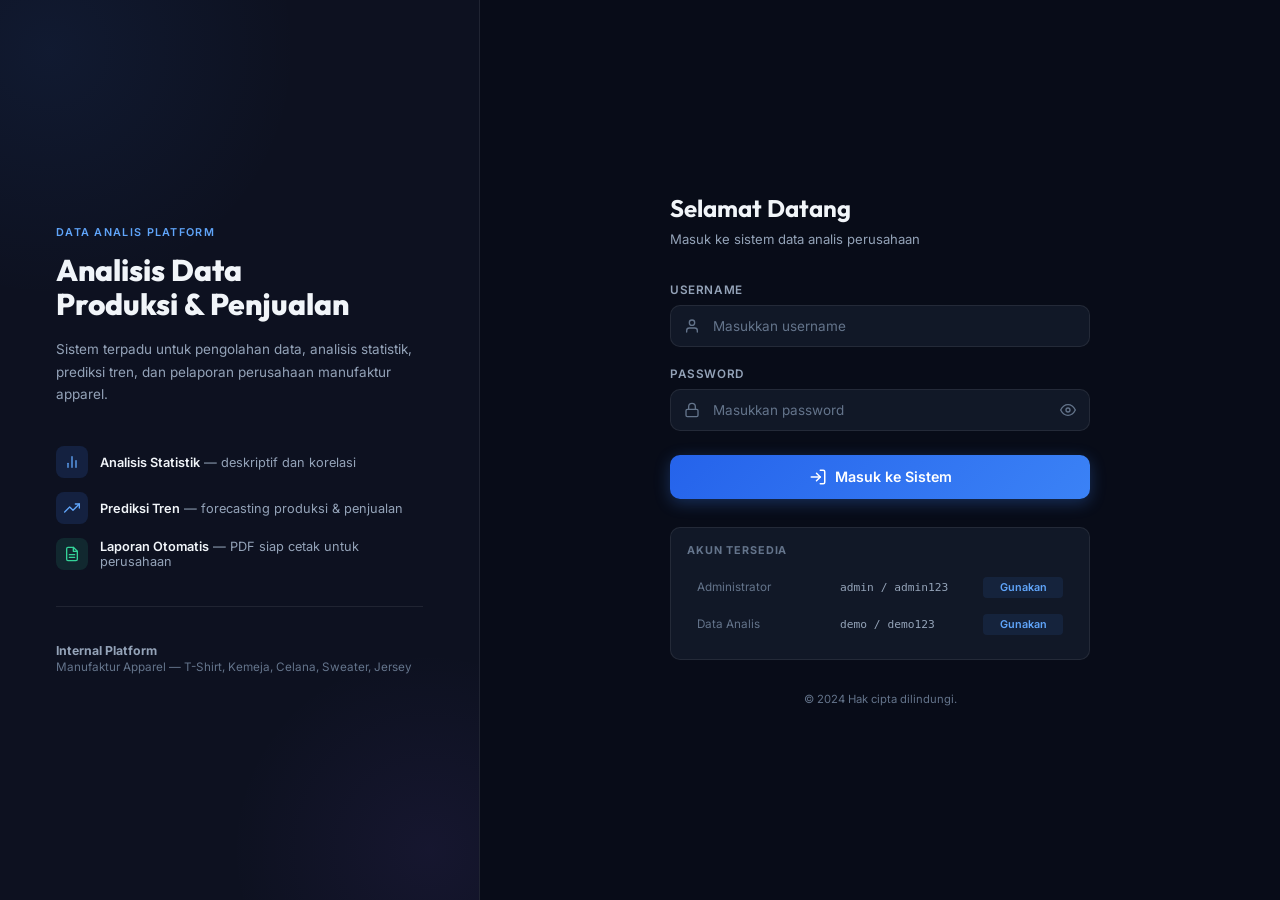
==== index.html @ 3c08a941 "first commit" ====
<!DOCTYPE html>
<html lang="id">
<head>
  <meta charset="UTF-8">
  <meta name="viewport" content="width=device-width, initial-scale=1.0">
  <meta name="description" content="Login — Sistem Data Analis">
  <title>Login — Data Analis Platform</title>

  <link rel="preconnect" href="https://fonts.googleapis.com">
  <link rel="preconnect" href="https://fonts.gstatic.com" crossorigin>
  <link href="https://fonts.googleapis.com/css2?family=Inter:wght@300;400;500;600;700;800&family=Outfit:wght@400;500;600;700;800&display=swap" rel="stylesheet">

  <style>
    /* ─── Reset ─── */
    *, *::before, *::after { margin:0; padding:0; box-sizing:border-box; }
    :root {
      --bg-base:      #080c18;
      --bg-primary:   #0d1120;
      --bg-card:      #111827;
      --bg-tertiary:  #1a2235;
      --bg-elevated:  #1e2d45;
      --border-default: rgba(255,255,255,0.08);
      --border-medium:  rgba(255,255,255,0.14);
      --blue-400: #60a5fa;
      --blue-500: #3b82f6;
      --blue-600: #2563eb;
      --blue-700: #1d4ed8;
      --purple-500: #8b5cf6;
      --green-400: #34d399;
      --text-primary:   #f1f5f9;
      --text-secondary: #94a3b8;
      --text-muted:     #64748b;
      --red-400: #f87171;
      --transition: 0.25s cubic-bezier(0.4,0,0.2,1);
    }
    html { font-size:15px; }
    body {
      font-family: 'Inter', sans-serif;
      background: var(--bg-base);
      color: var(--text-primary);
      min-height: 100vh;
      display: flex;
      -webkit-font-smoothing: antialiased;
      overflow: hidden;
    }

    /* ─── Left Panel ─── */
    .login-brand {
      width: 480px;
      flex-shrink: 0;
      background: var(--bg-primary);
      border-right: 1px solid var(--border-default);
      display: flex;
      flex-direction: column;
      justify-content: center;
      padding: 60px 56px;
      position: relative;
      overflow: hidden;
    }

    /* Decorative background circles */
    .login-brand::before {
      content: '';
      position: absolute;
      width: 500px; height: 500px;
      top: -200px; left: -200px;
      background: radial-gradient(circle, rgba(59,130,246,0.08), transparent 70%);
      pointer-events: none;
    }
    .login-brand::after {
      content: '';
      position: absolute;
      width: 400px; height: 400px;
      bottom: -150px; right: -150px;
      background: radial-gradient(circle, rgba(139,92,246,0.07), transparent 70%);
      pointer-events: none;
    }

    .brand-logo {
      width: 52px; height: 52px;
      background: linear-gradient(135deg, var(--blue-600), var(--purple-500));
      border-radius: 14px;
      display: flex; align-items: center; justify-content: center;
      margin-bottom: 36px;
      box-shadow: 0 8px 24px rgba(59,130,246,0.3);
    }
    .brand-logo svg { width: 28px; height: 28px; stroke: #fff; fill: none; stroke-width: 2; stroke-linecap: round; stroke-linejoin: round; }

    .brand-label {
      font-size: 0.72rem;
      font-weight: 600;
      letter-spacing: 0.12em;
      text-transform: uppercase;
      color: var(--blue-400);
      margin-bottom: 14px;
    }
    .brand-name {
      font-family: 'Outfit', sans-serif;
      font-size: 2rem;
      font-weight: 800;
      color: var(--text-primary);
      line-height: 1.15;
      margin-bottom: 16px;
    }
    .brand-desc {
      font-size: 0.9rem;
      color: var(--text-secondary);
      line-height: 1.7;
      margin-bottom: 40px;
    }

    .brand-features {
      display: flex;
      flex-direction: column;
      gap: 14px;
      position: relative;
      z-index: 1;
    }
    .brand-feat-item {
      display: flex;
      align-items: center;
      gap: 12px;
    }
    .brand-feat-icon {
      width: 32px; height: 32px;
      border-radius: 8px;
      display: flex; align-items: center; justify-content: center;
      flex-shrink: 0;
    }
    .brand-feat-icon.blue   { background: rgba(59,130,246,0.15); color: var(--blue-400); }
    .brand-feat-icon.green  { background: rgba(52,211,153,0.12); color: var(--green-400); }
    .brand-feat-icon.purple { background: rgba(139,92,246,0.12); color: #a78bfa; }
    .brand-feat-icon svg { width: 16px; height: 16px; stroke: currentColor; fill: none; stroke-width: 2; stroke-linecap: round; stroke-linejoin: round; }
    .brand-feat-text { font-size: 0.85rem; color: var(--text-secondary); }
    .brand-feat-text strong { color: var(--text-primary); font-weight: 600; }

    .brand-divider {
      height: 1px;
      background: var(--border-default);
      margin: 36px 0;
      position: relative;
      z-index: 1;
    }
    .brand-company {
      font-size: 0.78rem;
      color: var(--text-muted);
      position: relative;
      z-index: 1;
    }
    .brand-company strong {
      color: var(--text-secondary);
      display: block;
      font-size: 0.82rem;
      margin-bottom: 2px;
    }

    /* ─── Right Panel ─── */
    .login-form-area {
      flex: 1;
      display: flex;
      align-items: center;
      justify-content: center;
      padding: 40px;
      background: var(--bg-base);
    }

    .login-box {
      width: 100%;
      max-width: 420px;
    }

    .login-box-header {
      margin-bottom: 36px;
    }
    .login-box-title {
      font-family: 'Outfit', sans-serif;
      font-size: 1.6rem;
      font-weight: 700;
      color: var(--text-primary);
      line-height: 1.2;
      margin-bottom: 8px;
    }
    .login-box-sub {
      font-size: 0.875rem;
      color: var(--text-secondary);
    }

    /* Form */
    .form-group { margin-bottom: 20px; }
    .form-label {
      display: block;
      font-size: 0.78rem;
      font-weight: 600;
      color: var(--text-secondary);
      margin-bottom: 8px;
      text-transform: uppercase;
      letter-spacing: 0.05em;
    }
    .input-wrapper { position: relative; }
    .input-icon {
      position: absolute;
      left: 14px; top: 50%;
      transform: translateY(-50%);
      width: 16px; height: 16px;
      color: var(--text-muted);
      stroke: currentColor; fill: none;
      stroke-width: 2; stroke-linecap: round; stroke-linejoin: round;
      pointer-events: none;
    }
    .form-input {
      width: 100%;
      padding: 12px 14px 12px 42px;
      background: var(--bg-card);
      border: 1px solid var(--border-default);
      border-radius: 10px;
      color: var(--text-primary);
      font-size: 0.9rem;
      font-family: 'Inter', sans-serif;
      transition: var(--transition);
      outline: none;
    }
    .form-input:focus {
      border-color: var(--blue-500);
      background: var(--bg-tertiary);
      box-shadow: 0 0 0 3px rgba(59,130,246,0.15);
    }
    .form-input::placeholder { color: var(--text-muted); }

    .pass-toggle {
      position: absolute;
      right: 14px; top: 50%;
      transform: translateY(-50%);
      background: none; border: none;
      color: var(--text-muted);
      cursor: pointer;
      padding: 0;
      display: flex; align-items: center;
      transition: color var(--transition);
    }
    .pass-toggle:hover { color: var(--text-secondary); }
    .pass-toggle svg { width: 16px; height: 16px; stroke: currentColor; fill: none; stroke-width: 2; stroke-linecap: round; stroke-linejoin: round; }

    .login-error {
      display: none;
      background: rgba(239,68,68,0.1);
      border: 1px solid rgba(239,68,68,0.25);
      border-radius: 8px;
      padding: 12px 16px;
      color: var(--red-400);
      font-size: 0.85rem;
      margin-bottom: 20px;
      display: flex;
      align-items: center;
      gap: 8px;
    }
    .login-error.hidden { display: none; }
    .login-error svg { width: 16px; height: 16px; stroke: currentColor; fill: none; stroke-width: 2; stroke-linecap: round; stroke-linejoin: round; flex-shrink: 0; }

    .btn-login {
      width: 100%;
      padding: 13px;
      background: linear-gradient(135deg, var(--blue-600), var(--blue-500));
      color: #fff;
      border: none;
      border-radius: 10px;
      font-size: 0.95rem;
      font-weight: 600;
      font-family: 'Inter', sans-serif;
      cursor: pointer;
      transition: var(--transition);
      display: flex;
      align-items: center;
      justify-content: center;
      gap: 8px;
      box-shadow: 0 4px 16px rgba(59,130,246,0.3);
      margin-top: 24px;
    }
    .btn-login:hover {
      background: linear-gradient(135deg, var(--blue-700), var(--blue-600));
      box-shadow: 0 6px 24px rgba(59,130,246,0.4);
      transform: translateY(-1px);
    }
    .btn-login:active { transform: translateY(0); }
    .btn-login svg { width: 18px; height: 18px; stroke: currentColor; fill: none; stroke-width: 2; stroke-linecap: round; stroke-linejoin: round; }
    .btn-login.loading { opacity: 0.7; pointer-events: none; }

    /* Demo credentials */
    .demo-accounts {
      margin-top: 28px;
      padding: 16px;
      background: var(--bg-card);
      border: 1px solid var(--border-default);
      border-radius: 10px;
    }
    .demo-title {
      font-size: 0.72rem;
      font-weight: 700;
      text-transform: uppercase;
      letter-spacing: 0.08em;
      color: var(--text-muted);
      margin-bottom: 12px;
    }
    .demo-row {
      display: grid;
      grid-template-columns: 1fr 1fr 80px;
      gap: 8px;
      align-items: center;
      padding: 8px 10px;
      border-radius: 6px;
      transition: background var(--transition);
      cursor: pointer;
    }
    .demo-row:hover { background: var(--bg-tertiary); }
    .demo-row .role { font-size: 0.78rem; color: var(--text-muted); }
    .demo-row .cred { font-family: 'JetBrains Mono', monospace; font-size: 0.75rem; color: var(--text-secondary); }
    .demo-row .use-btn {
      font-size: 0.72rem;
      font-weight: 600;
      color: var(--blue-400);
      background: rgba(59,130,246,0.1);
      padding: 4px 8px;
      border-radius: 4px;
      text-align: center;
      border: none;
      cursor: pointer;
      width: 100%;
      font-family: 'Inter', sans-serif;
    }
    .demo-row .use-btn:hover { background: rgba(59,130,246,0.2); }

    /* Footer */
    .login-footer {
      margin-top: 32px;
      text-align: center;
      font-size: 0.75rem;
      color: var(--text-muted);
    }

    /* Responsive */
    @media (max-width: 900px) {
      .login-brand { display: none; }
      .login-form-area {
        align-items: flex-start;
        padding-top: 60px;
      }
    }
    @media (max-width: 600px) {
      .login-form-area { padding: 32px 20px; }
      .login-box-title { font-size: 1.4rem; }
      .demo-row { grid-template-columns: 1fr; gap: 4px; text-align: center; }
      .demo-row .use-btn { margin-top: 8px; width: 100%; }
      body { overflow-y: auto; }
    }
    @media (max-width: 390px) {
      .login-form-area { padding: 24px 16px; }
      .login-box-title { font-size: 1.25rem; }
      .btn-login { font-size: 0.88rem; }
      .form-input { font-size: 0.85rem; }
      .demo-accounts { padding: 12px; }
    }
    /* Safe area for iPhone notch */
    @supports (padding: env(safe-area-inset-left)) {
      .login-form-area {
        padding-left: max(20px, env(safe-area-inset-left));
        padding-right: max(20px, env(safe-area-inset-right));
        padding-bottom: max(40px, env(safe-area-inset-bottom));
      }
    }


    /* Scrollbar */
    ::-webkit-scrollbar { width:5px; }
    ::-webkit-scrollbar-track { background: var(--bg-primary); }
    ::-webkit-scrollbar-thumb { background: var(--bg-elevated); border-radius: 9999px; }
  </style>
</head>

<body>

  <!-- LEFT: Brand Panel -->
  <div class="login-brand">
    <div class="brand-label">Data Analis Platform</div>
    <div class="brand-name">Analisis Data<br>Produksi &amp; Penjualan</div>
    <div class="brand-desc">
      Sistem terpadu untuk pengolahan data, analisis statistik,
      prediksi tren, dan pelaporan perusahaan manufaktur apparel.
    </div>

    <div class="brand-features">
      <div class="brand-feat-item">
        <div class="brand-feat-icon blue">
          <svg viewBox="0 0 24 24"><line x1="18" y1="20" x2="18" y2="10"/><line x1="12" y1="20" x2="12" y2="4"/><line x1="6" y1="20" x2="6" y2="14"/></svg>
        </div>
        <div class="brand-feat-text"><strong>Analisis Statistik</strong> — deskriptif dan korelasi</div>
      </div>
      <div class="brand-feat-item">
        <div class="brand-feat-icon blue">
          <svg viewBox="0 0 24 24"><polyline points="23 6 13.5 15.5 8.5 10.5 1 18"/><polyline points="17 6 23 6 23 12"/></svg>
        </div>
        <div class="brand-feat-text"><strong>Prediksi Tren</strong> — forecasting produksi &amp; penjualan</div>
      </div>
      <div class="brand-feat-item">
        <div class="brand-feat-icon green">
          <svg viewBox="0 0 24 24"><path d="M14 2H6a2 2 0 00-2 2v16a2 2 0 002 2h12a2 2 0 002-2V8z"/><polyline points="14 2 14 8 20 8"/><line x1="16" y1="13" x2="8" y2="13"/><line x1="16" y1="17" x2="8" y2="17"/></svg>
        </div>
        <div class="brand-feat-text"><strong>Laporan Otomatis</strong> — PDF siap cetak untuk perusahaan</div>
      </div>
    </div>

    <div class="brand-divider"></div>
    <div class="brand-company">
      <strong>Internal Platform</strong>
      Manufaktur Apparel — T-Shirt, Kemeja, Celana, Sweater, Jersey
    </div>
  </div>

  <!-- RIGHT: Login Form -->
  <div class="login-form-area">
    <div class="login-box">
      <div class="login-box-header">
        <div class="login-box-title">Selamat Datang</div>
        <div class="login-box-sub">Masuk ke sistem data analis perusahaan</div>
      </div>

      <!-- Error banner -->
      <div class="login-error hidden" id="login-error">
        <svg viewBox="0 0 24 24"><circle cx="12" cy="12" r="10"/><line x1="15" y1="9" x2="9" y2="15"/><line x1="9" y1="9" x2="15" y2="15"/></svg>
        <span id="login-error-msg">Username atau password salah.</span>
      </div>

      <form id="login-form" autocomplete="off">
        <div class="form-group">
          <label class="form-label" for="username">Username</label>
          <div class="input-wrapper">
            <svg class="input-icon" viewBox="0 0 24 24"><path d="M20 21v-2a4 4 0 00-4-4H8a4 4 0 00-4 4v2"/><circle cx="12" cy="7" r="4"/></svg>
            <input
              type="text"
              id="username"
              class="form-input"
              placeholder="Masukkan username"
              autocomplete="username"
              required
            >
          </div>
        </div>

        <div class="form-group">
          <label class="form-label" for="password">Password</label>
          <div class="input-wrapper">
            <svg class="input-icon" viewBox="0 0 24 24"><rect x="3" y="11" width="18" height="11" rx="2" ry="2"/><path d="M7 11V7a5 5 0 0110 0v4"/></svg>
            <input
              type="password"
              id="password"
              class="form-input"
              placeholder="Masukkan password"
              autocomplete="current-password"
              required
            >
            <button type="button" class="pass-toggle" id="pass-toggle" title="Tampilkan/sembunyikan password">
              <svg id="eye-icon" viewBox="0 0 24 24"><path d="M1 12s4-8 11-8 11 8 11 8-4 8-11 8-11-8-11-8z"/><circle cx="12" cy="12" r="3"/></svg>
            </button>
          </div>
        </div>

        <button type="submit" class="btn-login" id="login-btn">
          <svg viewBox="0 0 24 24"><path d="M15 3h4a2 2 0 012 2v14a2 2 0 01-2 2h-4"/><polyline points="10 17 15 12 10 7"/><line x1="15" y1="12" x2="3" y2="12"/></svg>
          Masuk ke Sistem
        </button>
      </form>

      <!-- Demo accounts -->
      <div class="demo-accounts">
        <div class="demo-title">Akun Tersedia</div>
        <div class="demo-row" onclick="fillCredentials('admin','admin123')">
          <span class="role">Administrator</span>
          <span class="cred">admin / admin123</span>
          <button class="use-btn">Gunakan</button>
        </div>
        <div class="demo-row" onclick="fillCredentials('demo','demo123')">
          <span class="role">Data Analis</span>
          <span class="cred">demo / demo123</span>
          <button class="use-btn">Gunakan</button>
        </div>
      </div>

      <div class="login-footer">
        &copy; 2024 Hak cipta dilindungi.
      </div>
    </div>
  </div>

  <script src="js/auth.js"></script>
  <script>
    // Jika sudah login, langsung ke halaman yang sesuai
    const session = Auth.getSession();
    if (session) {
      location.href = session.role === 'admin' ? 'pengguna.html' : 'dashboard.html';
    }

    /* Toggle password */
    document.getElementById('pass-toggle').addEventListener('click', function () {
      const input = document.getElementById('password');
      const icon  = document.getElementById('eye-icon');
      if (input.type === 'password') {
        input.type = 'text';
        icon.innerHTML = `<path d="M17.94 17.94A10.07 10.07 0 0112 20c-7 0-11-8-11-8a18.45 18.45 0 015.06-5.94"/><path d="M9.9 4.24A9.12 9.12 0 0112 4c7 0 11 8 11 8a18.5 18.5 0 01-2.16 3.19"/><line x1="1" y1="1" x2="23" y2="23"/>`;
      } else {
        input.type = 'password';
        icon.innerHTML = `<path d="M1 12s4-8 11-8 11 8 11 8-4 8-11 8-11-8-11-8z"/><circle cx="12" cy="12" r="3"/>`;
      }
    });

    /* Fill demo credentials */
    function fillCredentials(user, pass) {
      document.getElementById('username').value = user;
      document.getElementById('password').value = pass;
    }

    /* Login form submit */
    document.getElementById('login-form').addEventListener('submit', function (e) {
      e.preventDefault();
      const btn      = document.getElementById('login-btn');
      const errBox   = document.getElementById('login-error');
      const errMsg   = document.getElementById('login-error-msg');
      const username = document.getElementById('username').value.trim();
      const password = document.getElementById('password').value;

      btn.classList.add('loading');
      btn.textContent = 'Memverifikasi...';

      setTimeout(() => {
        const result = Auth.login(username, password);
        if (result.success) {
          btn.innerHTML = `<svg viewBox="0 0 24 24" fill="none" stroke="currentColor" stroke-width="2" stroke-linecap="round" stroke-linejoin="round"><polyline points="20 6 9 17 4 12"/></svg> Berhasil masuk...`;
          errBox.classList.add('hidden');
          setTimeout(() => { location.href = result.session.role === 'admin' ? 'pengguna.html' : 'dashboard.html'; }, 600);
        } else {
          btn.classList.remove('loading');
          btn.innerHTML = `<svg viewBox="0 0 24 24" fill="none" stroke="currentColor" stroke-width="2" stroke-linecap="round" stroke-linejoin="round"><path d="M15 3h4a2 2 0 012 2v14a2 2 0 01-2 2h-4"/><polyline points="10 17 15 12 10 7"/><line x1="15" y1="12" x2="3" y2="12"/></svg> Masuk ke Sistem`;
          errMsg.textContent = result.message;
          errBox.classList.remove('hidden');
          document.getElementById('password').value = '';
          document.getElementById('password').focus();
        }
      }, 700);
    });
  </script>
</body>
</html>
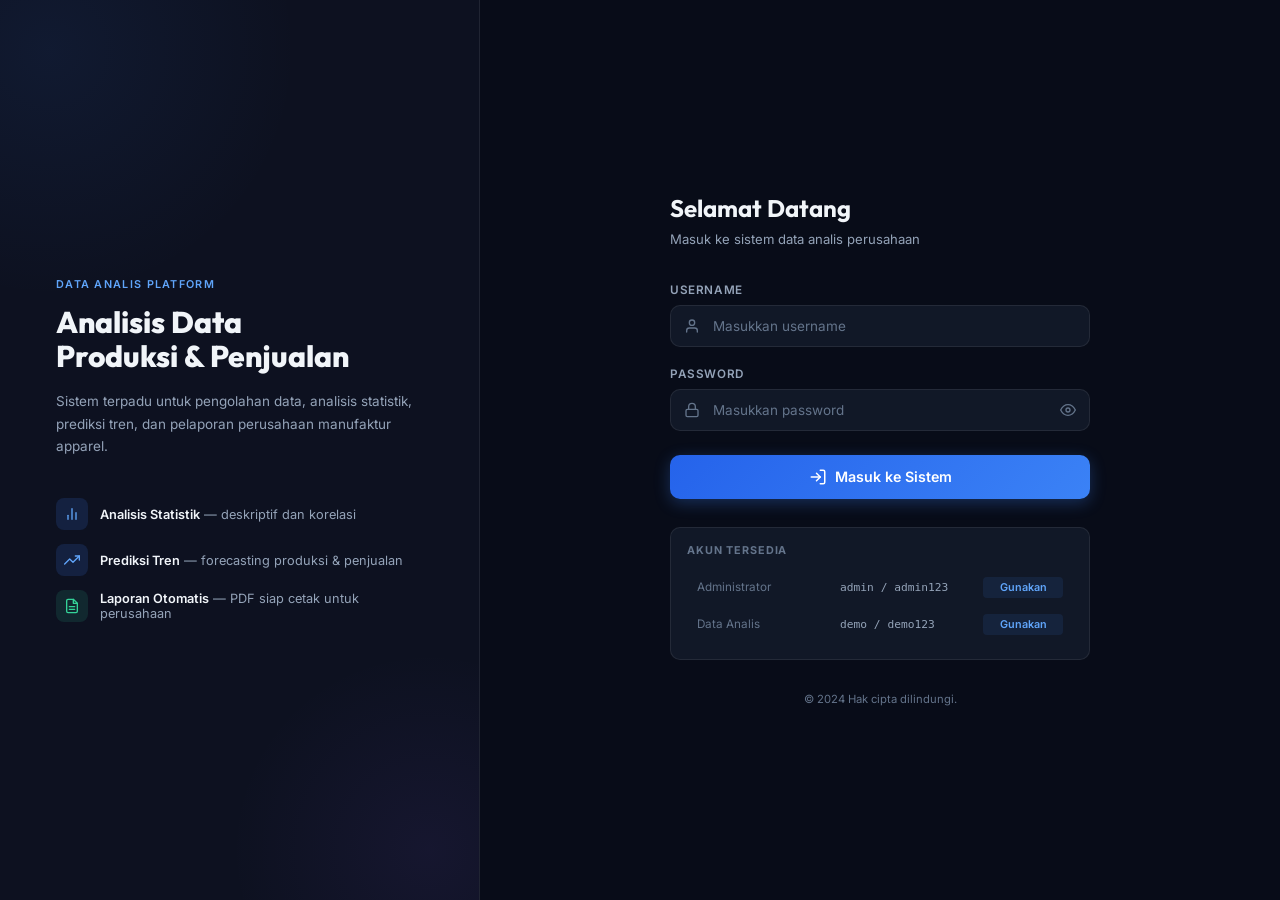
==== commit d8fa2443: "up" ====
--- a/index.html
+++ b/index.html
@@ -1,5 +1,6 @@
 <!DOCTYPE html>
 <html lang="id">
+
 <head>
   <meta charset="UTF-8">
   <meta name="viewport" content="width=device-width, initial-scale=1.0">
@@ -8,32 +9,45 @@
 
   <link rel="preconnect" href="https://fonts.googleapis.com">
   <link rel="preconnect" href="https://fonts.gstatic.com" crossorigin>
-  <link href="https://fonts.googleapis.com/css2?family=Inter:wght@300;400;500;600;700;800&family=Outfit:wght@400;500;600;700;800&display=swap" rel="stylesheet">
+  <link
+    href="https://fonts.googleapis.com/css2?family=Inter:wght@300;400;500;600;700;800&family=Outfit:wght@400;500;600;700;800&display=swap"
+    rel="stylesheet">
 
   <style>
     /* ─── Reset ─── */
-    *, *::before, *::after { margin:0; padding:0; box-sizing:border-box; }
+    *,
+    *::before,
+    *::after {
+      margin: 0;
+      padding: 0;
+      box-sizing: border-box;
+    }
+
     :root {
-      --bg-base:      #080c18;
-      --bg-primary:   #0d1120;
-      --bg-card:      #111827;
-      --bg-tertiary:  #1a2235;
-      --bg-elevated:  #1e2d45;
-      --border-default: rgba(255,255,255,0.08);
-      --border-medium:  rgba(255,255,255,0.14);
+      --bg-base: #080c18;
+      --bg-primary: #0d1120;
+      --bg-card: #111827;
+      --bg-tertiary: #1a2235;
+      --bg-elevated: #1e2d45;
+      --border-default: rgba(255, 255, 255, 0.08);
+      --border-medium: rgba(255, 255, 255, 0.14);
       --blue-400: #60a5fa;
       --blue-500: #3b82f6;
       --blue-600: #2563eb;
       --blue-700: #1d4ed8;
       --purple-500: #8b5cf6;
       --green-400: #34d399;
-      --text-primary:   #f1f5f9;
+      --text-primary: #f1f5f9;
       --text-secondary: #94a3b8;
-      --text-muted:     #64748b;
+      --text-muted: #64748b;
       --red-400: #f87171;
-      --transition: 0.25s cubic-bezier(0.4,0,0.2,1);
-    }
-    html { font-size:15px; }
+      --transition: 0.25s cubic-bezier(0.4, 0, 0.2, 1);
+    }
+
+    html {
+      font-size: 15px;
+    }
+
     body {
       font-family: 'Inter', sans-serif;
       background: var(--bg-base);
@@ -62,29 +76,46 @@
     .login-brand::before {
       content: '';
       position: absolute;
-      width: 500px; height: 500px;
-      top: -200px; left: -200px;
-      background: radial-gradient(circle, rgba(59,130,246,0.08), transparent 70%);
+      width: 500px;
+      height: 500px;
+      top: -200px;
+      left: -200px;
+      background: radial-gradient(circle, rgba(59, 130, 246, 0.08), transparent 70%);
       pointer-events: none;
     }
+
     .login-brand::after {
       content: '';
       position: absolute;
-      width: 400px; height: 400px;
-      bottom: -150px; right: -150px;
-      background: radial-gradient(circle, rgba(139,92,246,0.07), transparent 70%);
+      width: 400px;
+      height: 400px;
+      bottom: -150px;
+      right: -150px;
+      background: radial-gradient(circle, rgba(139, 92, 246, 0.07), transparent 70%);
       pointer-events: none;
     }
 
     .brand-logo {
-      width: 52px; height: 52px;
+      width: 52px;
+      height: 52px;
       background: linear-gradient(135deg, var(--blue-600), var(--purple-500));
       border-radius: 14px;
-      display: flex; align-items: center; justify-content: center;
+      display: flex;
+      align-items: center;
+      justify-content: center;
       margin-bottom: 36px;
-      box-shadow: 0 8px 24px rgba(59,130,246,0.3);
-    }
-    .brand-logo svg { width: 28px; height: 28px; stroke: #fff; fill: none; stroke-width: 2; stroke-linecap: round; stroke-linejoin: round; }
+      box-shadow: 0 8px 24px rgba(59, 130, 246, 0.3);
+    }
+
+    .brand-logo svg {
+      width: 28px;
+      height: 28px;
+      stroke: #fff;
+      fill: none;
+      stroke-width: 2;
+      stroke-linecap: round;
+      stroke-linejoin: round;
+    }
 
     .brand-label {
       font-size: 0.72rem;
@@ -94,6 +125,7 @@
       color: var(--blue-400);
       margin-bottom: 14px;
     }
+
     .brand-name {
       font-family: 'Outfit', sans-serif;
       font-size: 2rem;
@@ -102,6 +134,7 @@
       line-height: 1.15;
       margin-bottom: 16px;
     }
+
     .brand-desc {
       font-size: 0.9rem;
       color: var(--text-secondary);
@@ -116,23 +149,57 @@
       position: relative;
       z-index: 1;
     }
+
     .brand-feat-item {
       display: flex;
       align-items: center;
       gap: 12px;
     }
+
     .brand-feat-icon {
-      width: 32px; height: 32px;
+      width: 32px;
+      height: 32px;
       border-radius: 8px;
-      display: flex; align-items: center; justify-content: center;
+      display: flex;
+      align-items: center;
+      justify-content: center;
       flex-shrink: 0;
     }
-    .brand-feat-icon.blue   { background: rgba(59,130,246,0.15); color: var(--blue-400); }
-    .brand-feat-icon.green  { background: rgba(52,211,153,0.12); color: var(--green-400); }
-    .brand-feat-icon.purple { background: rgba(139,92,246,0.12); color: #a78bfa; }
-    .brand-feat-icon svg { width: 16px; height: 16px; stroke: currentColor; fill: none; stroke-width: 2; stroke-linecap: round; stroke-linejoin: round; }
-    .brand-feat-text { font-size: 0.85rem; color: var(--text-secondary); }
-    .brand-feat-text strong { color: var(--text-primary); font-weight: 600; }
+
+    .brand-feat-icon.blue {
+      background: rgba(59, 130, 246, 0.15);
+      color: var(--blue-400);
+    }
+
+    .brand-feat-icon.green {
+      background: rgba(52, 211, 153, 0.12);
+      color: var(--green-400);
+    }
+
+    .brand-feat-icon.purple {
+      background: rgba(139, 92, 246, 0.12);
+      color: #a78bfa;
+    }
+
+    .brand-feat-icon svg {
+      width: 16px;
+      height: 16px;
+      stroke: currentColor;
+      fill: none;
+      stroke-width: 2;
+      stroke-linecap: round;
+      stroke-linejoin: round;
+    }
+
+    .brand-feat-text {
+      font-size: 0.85rem;
+      color: var(--text-secondary);
+    }
+
+    .brand-feat-text strong {
+      color: var(--text-primary);
+      font-weight: 600;
+    }
 
     .brand-divider {
       height: 1px;
@@ -141,12 +208,14 @@
       position: relative;
       z-index: 1;
     }
+
     .brand-company {
       font-size: 0.78rem;
       color: var(--text-muted);
       position: relative;
       z-index: 1;
     }
+
     .brand-company strong {
       color: var(--text-secondary);
       display: block;
@@ -172,6 +241,7 @@
     .login-box-header {
       margin-bottom: 36px;
     }
+
     .login-box-title {
       font-family: 'Outfit', sans-serif;
       font-size: 1.6rem;
@@ -180,13 +250,17 @@
       line-height: 1.2;
       margin-bottom: 8px;
     }
+
     .login-box-sub {
       font-size: 0.875rem;
       color: var(--text-secondary);
     }
 
     /* Form */
-    .form-group { margin-bottom: 20px; }
+    .form-group {
+      margin-bottom: 20px;
+    }
+
     .form-label {
       display: block;
       font-size: 0.78rem;
@@ -196,17 +270,27 @@
       text-transform: uppercase;
       letter-spacing: 0.05em;
     }
-    .input-wrapper { position: relative; }
+
+    .input-wrapper {
+      position: relative;
+    }
+
     .input-icon {
       position: absolute;
-      left: 14px; top: 50%;
+      left: 14px;
+      top: 50%;
       transform: translateY(-50%);
-      width: 16px; height: 16px;
+      width: 16px;
+      height: 16px;
       color: var(--text-muted);
-      stroke: currentColor; fill: none;
-      stroke-width: 2; stroke-linecap: round; stroke-linejoin: round;
+      stroke: currentColor;
+      fill: none;
+      stroke-width: 2;
+      stroke-linecap: round;
+      stroke-linejoin: round;
       pointer-events: none;
     }
+
     .form-input {
       width: 100%;
       padding: 12px 14px 12px 42px;
@@ -219,31 +303,50 @@
       transition: var(--transition);
       outline: none;
     }
+
     .form-input:focus {
       border-color: var(--blue-500);
       background: var(--bg-tertiary);
-      box-shadow: 0 0 0 3px rgba(59,130,246,0.15);
-    }
-    .form-input::placeholder { color: var(--text-muted); }
+      box-shadow: 0 0 0 3px rgba(59, 130, 246, 0.15);
+    }
+
+    .form-input::placeholder {
+      color: var(--text-muted);
+    }
 
     .pass-toggle {
       position: absolute;
-      right: 14px; top: 50%;
+      right: 14px;
+      top: 50%;
       transform: translateY(-50%);
-      background: none; border: none;
+      background: none;
+      border: none;
       color: var(--text-muted);
       cursor: pointer;
       padding: 0;
-      display: flex; align-items: center;
+      display: flex;
+      align-items: center;
       transition: color var(--transition);
     }
-    .pass-toggle:hover { color: var(--text-secondary); }
-    .pass-toggle svg { width: 16px; height: 16px; stroke: currentColor; fill: none; stroke-width: 2; stroke-linecap: round; stroke-linejoin: round; }
+
+    .pass-toggle:hover {
+      color: var(--text-secondary);
+    }
+
+    .pass-toggle svg {
+      width: 16px;
+      height: 16px;
+      stroke: currentColor;
+      fill: none;
+      stroke-width: 2;
+      stroke-linecap: round;
+      stroke-linejoin: round;
+    }
 
     .login-error {
       display: none;
-      background: rgba(239,68,68,0.1);
-      border: 1px solid rgba(239,68,68,0.25);
+      background: rgba(239, 68, 68, 0.1);
+      border: 1px solid rgba(239, 68, 68, 0.25);
       border-radius: 8px;
       padding: 12px 16px;
       color: var(--red-400);
@@ -253,8 +356,21 @@
       align-items: center;
       gap: 8px;
     }
-    .login-error.hidden { display: none; }
-    .login-error svg { width: 16px; height: 16px; stroke: currentColor; fill: none; stroke-width: 2; stroke-linecap: round; stroke-linejoin: round; flex-shrink: 0; }
+
+    .login-error.hidden {
+      display: none;
+    }
+
+    .login-error svg {
+      width: 16px;
+      height: 16px;
+      stroke: currentColor;
+      fill: none;
+      stroke-width: 2;
+      stroke-linecap: round;
+      stroke-linejoin: round;
+      flex-shrink: 0;
+    }
 
     .btn-login {
       width: 100%;
@@ -272,17 +388,34 @@
       align-items: center;
       justify-content: center;
       gap: 8px;
-      box-shadow: 0 4px 16px rgba(59,130,246,0.3);
+      box-shadow: 0 4px 16px rgba(59, 130, 246, 0.3);
       margin-top: 24px;
     }
+
     .btn-login:hover {
       background: linear-gradient(135deg, var(--blue-700), var(--blue-600));
-      box-shadow: 0 6px 24px rgba(59,130,246,0.4);
+      box-shadow: 0 6px 24px rgba(59, 130, 246, 0.4);
       transform: translateY(-1px);
     }
-    .btn-login:active { transform: translateY(0); }
-    .btn-login svg { width: 18px; height: 18px; stroke: currentColor; fill: none; stroke-width: 2; stroke-linecap: round; stroke-linejoin: round; }
-    .btn-login.loading { opacity: 0.7; pointer-events: none; }
+
+    .btn-login:active {
+      transform: translateY(0);
+    }
+
+    .btn-login svg {
+      width: 18px;
+      height: 18px;
+      stroke: currentColor;
+      fill: none;
+      stroke-width: 2;
+      stroke-linecap: round;
+      stroke-linejoin: round;
+    }
+
+    .btn-login.loading {
+      opacity: 0.7;
+      pointer-events: none;
+    }
 
     /* Demo credentials */
     .demo-accounts {
@@ -292,6 +425,7 @@
       border: 1px solid var(--border-default);
       border-radius: 10px;
     }
+
     .demo-title {
       font-size: 0.72rem;
       font-weight: 700;
@@ -300,6 +434,7 @@
       color: var(--text-muted);
       margin-bottom: 12px;
     }
+
     .demo-row {
       display: grid;
       grid-template-columns: 1fr 1fr 80px;
@@ -310,14 +445,27 @@
       transition: background var(--transition);
       cursor: pointer;
     }
-    .demo-row:hover { background: var(--bg-tertiary); }
-    .demo-row .role { font-size: 0.78rem; color: var(--text-muted); }
-    .demo-row .cred { font-family: 'JetBrains Mono', monospace; font-size: 0.75rem; color: var(--text-secondary); }
+
+    .demo-row:hover {
+      background: var(--bg-tertiary);
+    }
+
+    .demo-row .role {
+      font-size: 0.78rem;
+      color: var(--text-muted);
+    }
+
+    .demo-row .cred {
+      font-family: 'JetBrains Mono', monospace;
+      font-size: 0.75rem;
+      color: var(--text-secondary);
+    }
+
     .demo-row .use-btn {
       font-size: 0.72rem;
       font-weight: 600;
       color: var(--blue-400);
-      background: rgba(59,130,246,0.1);
+      background: rgba(59, 130, 246, 0.1);
       padding: 4px 8px;
       border-radius: 4px;
       text-align: center;
@@ -326,7 +474,10 @@
       width: 100%;
       font-family: 'Inter', sans-serif;
     }
-    .demo-row .use-btn:hover { background: rgba(59,130,246,0.2); }
+
+    .demo-row .use-btn:hover {
+      background: rgba(59, 130, 246, 0.2);
+    }
 
     /* Footer */
     .login-footer {
@@ -338,26 +489,63 @@
 
     /* Responsive */
     @media (max-width: 900px) {
-      .login-brand { display: none; }
+      .login-brand {
+        display: none;
+      }
+
       .login-form-area {
         align-items: flex-start;
         padding-top: 60px;
       }
     }
+
     @media (max-width: 600px) {
-      .login-form-area { padding: 32px 20px; }
-      .login-box-title { font-size: 1.4rem; }
-      .demo-row { grid-template-columns: 1fr; gap: 4px; text-align: center; }
-      .demo-row .use-btn { margin-top: 8px; width: 100%; }
-      body { overflow-y: auto; }
-    }
+      .login-form-area {
+        padding: 32px 20px;
+      }
+
+      .login-box-title {
+        font-size: 1.4rem;
+      }
+
+      .demo-row {
+        grid-template-columns: 1fr;
+        gap: 4px;
+        text-align: center;
+      }
+
+      .demo-row .use-btn {
+        margin-top: 8px;
+        width: 100%;
+      }
+
+      body {
+        overflow-y: auto;
+      }
+    }
+
     @media (max-width: 390px) {
-      .login-form-area { padding: 24px 16px; }
-      .login-box-title { font-size: 1.25rem; }
-      .btn-login { font-size: 0.88rem; }
-      .form-input { font-size: 0.85rem; }
-      .demo-accounts { padding: 12px; }
-    }
+      .login-form-area {
+        padding: 24px 16px;
+      }
+
+      .login-box-title {
+        font-size: 1.25rem;
+      }
+
+      .btn-login {
+        font-size: 0.88rem;
+      }
+
+      .form-input {
+        font-size: 0.85rem;
+      }
+
+      .demo-accounts {
+        padding: 12px;
+      }
+    }
+
     /* Safe area for iPhone notch */
     @supports (padding: env(safe-area-inset-left)) {
       .login-form-area {
@@ -369,9 +557,18 @@
 
 
     /* Scrollbar */
-    ::-webkit-scrollbar { width:5px; }
-    ::-webkit-scrollbar-track { background: var(--bg-primary); }
-    ::-webkit-scrollbar-thumb { background: var(--bg-elevated); border-radius: 9999px; }
+    ::-webkit-scrollbar {
+      width: 5px;
+    }
+
+    ::-webkit-scrollbar-track {
+      background: var(--bg-primary);
+    }
+
+    ::-webkit-scrollbar-thumb {
+      background: var(--bg-elevated);
+      border-radius: 9999px;
+    }
   </style>
 </head>
 
@@ -389,28 +586,34 @@
     <div class="brand-features">
       <div class="brand-feat-item">
         <div class="brand-feat-icon blue">
-          <svg viewBox="0 0 24 24"><line x1="18" y1="20" x2="18" y2="10"/><line x1="12" y1="20" x2="12" y2="4"/><line x1="6" y1="20" x2="6" y2="14"/></svg>
+          <svg viewBox="0 0 24 24">
+            <line x1="18" y1="20" x2="18" y2="10" />
+            <line x1="12" y1="20" x2="12" y2="4" />
+            <line x1="6" y1="20" x2="6" y2="14" />
+          </svg>
         </div>
         <div class="brand-feat-text"><strong>Analisis Statistik</strong> — deskriptif dan korelasi</div>
       </div>
       <div class="brand-feat-item">
         <div class="brand-feat-icon blue">
-          <svg viewBox="0 0 24 24"><polyline points="23 6 13.5 15.5 8.5 10.5 1 18"/><polyline points="17 6 23 6 23 12"/></svg>
+          <svg viewBox="0 0 24 24">
+            <polyline points="23 6 13.5 15.5 8.5 10.5 1 18" />
+            <polyline points="17 6 23 6 23 12" />
+          </svg>
         </div>
         <div class="brand-feat-text"><strong>Prediksi Tren</strong> — forecasting produksi &amp; penjualan</div>
       </div>
       <div class="brand-feat-item">
         <div class="brand-feat-icon green">
-          <svg viewBox="0 0 24 24"><path d="M14 2H6a2 2 0 00-2 2v16a2 2 0 002 2h12a2 2 0 002-2V8z"/><polyline points="14 2 14 8 20 8"/><line x1="16" y1="13" x2="8" y2="13"/><line x1="16" y1="17" x2="8" y2="17"/></svg>
+          <svg viewBox="0 0 24 24">
+            <path d="M14 2H6a2 2 0 00-2 2v16a2 2 0 002 2h12a2 2 0 002-2V8z" />
+            <polyline points="14 2 14 8 20 8" />
+            <line x1="16" y1="13" x2="8" y2="13" />
+            <line x1="16" y1="17" x2="8" y2="17" />
+          </svg>
         </div>
         <div class="brand-feat-text"><strong>Laporan Otomatis</strong> — PDF siap cetak untuk perusahaan</div>
       </div>
-    </div>
-
-    <div class="brand-divider"></div>
-    <div class="brand-company">
-      <strong>Internal Platform</strong>
-      Manufaktur Apparel — T-Shirt, Kemeja, Celana, Sweater, Jersey
     </div>
   </div>
 
@@ -424,7 +627,11 @@
 
       <!-- Error banner -->
       <div class="login-error hidden" id="login-error">
-        <svg viewBox="0 0 24 24"><circle cx="12" cy="12" r="10"/><line x1="15" y1="9" x2="9" y2="15"/><line x1="9" y1="9" x2="15" y2="15"/></svg>
+        <svg viewBox="0 0 24 24">
+          <circle cx="12" cy="12" r="10" />
+          <line x1="15" y1="9" x2="9" y2="15" />
+          <line x1="9" y1="9" x2="15" y2="15" />
+        </svg>
         <span id="login-error-msg">Username atau password salah.</span>
       </div>
 
@@ -432,38 +639,39 @@
         <div class="form-group">
           <label class="form-label" for="username">Username</label>
           <div class="input-wrapper">
-            <svg class="input-icon" viewBox="0 0 24 24"><path d="M20 21v-2a4 4 0 00-4-4H8a4 4 0 00-4 4v2"/><circle cx="12" cy="7" r="4"/></svg>
-            <input
-              type="text"
-              id="username"
-              class="form-input"
-              placeholder="Masukkan username"
-              autocomplete="username"
-              required
-            >
+            <svg class="input-icon" viewBox="0 0 24 24">
+              <path d="M20 21v-2a4 4 0 00-4-4H8a4 4 0 00-4 4v2" />
+              <circle cx="12" cy="7" r="4" />
+            </svg>
+            <input type="text" id="username" class="form-input" placeholder="Masukkan username" autocomplete="username"
+              required>
           </div>
         </div>
 
         <div class="form-group">
           <label class="form-label" for="password">Password</label>
           <div class="input-wrapper">
-            <svg class="input-icon" viewBox="0 0 24 24"><rect x="3" y="11" width="18" height="11" rx="2" ry="2"/><path d="M7 11V7a5 5 0 0110 0v4"/></svg>
-            <input
-              type="password"
-              id="password"
-              class="form-input"
-              placeholder="Masukkan password"
-              autocomplete="current-password"
-              required
-            >
+            <svg class="input-icon" viewBox="0 0 24 24">
+              <rect x="3" y="11" width="18" height="11" rx="2" ry="2" />
+              <path d="M7 11V7a5 5 0 0110 0v4" />
+            </svg>
+            <input type="password" id="password" class="form-input" placeholder="Masukkan password"
+              autocomplete="current-password" required>
             <button type="button" class="pass-toggle" id="pass-toggle" title="Tampilkan/sembunyikan password">
-              <svg id="eye-icon" viewBox="0 0 24 24"><path d="M1 12s4-8 11-8 11 8 11 8-4 8-11 8-11-8-11-8z"/><circle cx="12" cy="12" r="3"/></svg>
+              <svg id="eye-icon" viewBox="0 0 24 24">
+                <path d="M1 12s4-8 11-8 11 8 11 8-4 8-11 8-11-8-11-8z" />
+                <circle cx="12" cy="12" r="3" />
+              </svg>
             </button>
           </div>
         </div>
 
         <button type="submit" class="btn-login" id="login-btn">
-          <svg viewBox="0 0 24 24"><path d="M15 3h4a2 2 0 012 2v14a2 2 0 01-2 2h-4"/><polyline points="10 17 15 12 10 7"/><line x1="15" y1="12" x2="3" y2="12"/></svg>
+          <svg viewBox="0 0 24 24">
+            <path d="M15 3h4a2 2 0 012 2v14a2 2 0 01-2 2h-4" />
+            <polyline points="10 17 15 12 10 7" />
+            <line x1="15" y1="12" x2="3" y2="12" />
+          </svg>
           Masuk ke Sistem
         </button>
       </form>
@@ -500,7 +708,7 @@
     /* Toggle password */
     document.getElementById('pass-toggle').addEventListener('click', function () {
       const input = document.getElementById('password');
-      const icon  = document.getElementById('eye-icon');
+      const icon = document.getElementById('eye-icon');
       if (input.type === 'password') {
         input.type = 'text';
         icon.innerHTML = `<path d="M17.94 17.94A10.07 10.07 0 0112 20c-7 0-11-8-11-8a18.45 18.45 0 015.06-5.94"/><path d="M9.9 4.24A9.12 9.12 0 0112 4c7 0 11 8 11 8a18.5 18.5 0 01-2.16 3.19"/><line x1="1" y1="1" x2="23" y2="23"/>`;
@@ -519,9 +727,9 @@
     /* Login form submit */
     document.getElementById('login-form').addEventListener('submit', function (e) {
       e.preventDefault();
-      const btn      = document.getElementById('login-btn');
-      const errBox   = document.getElementById('login-error');
-      const errMsg   = document.getElementById('login-error-msg');
+      const btn = document.getElementById('login-btn');
+      const errBox = document.getElementById('login-error');
+      const errMsg = document.getElementById('login-error-msg');
       const username = document.getElementById('username').value.trim();
       const password = document.getElementById('password').value;
 
@@ -546,4 +754,5 @@
     });
   </script>
 </body>
-</html>
+
+</html>
